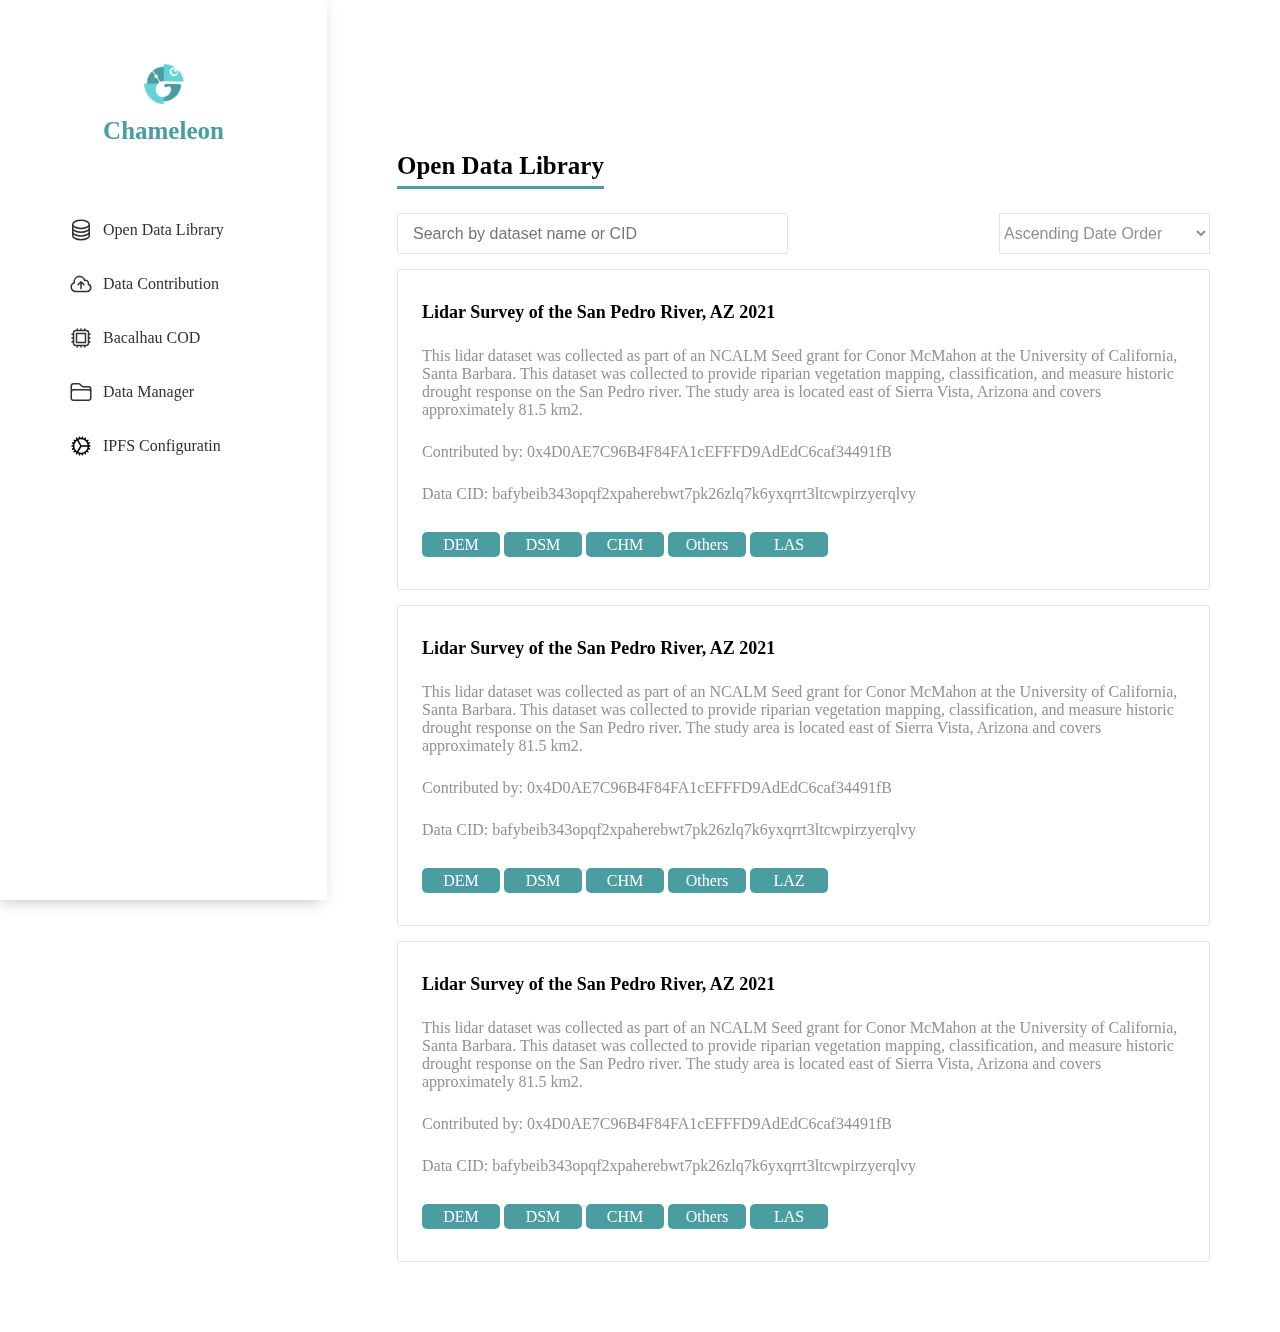
==== index.html @ cb48de9c "styling" ====
<!DOCTYPE html>
<html lang="en">
<head>
    <meta charset="UTF-8">
    <meta http-equiv="X-UA-Compatible" content="IE=edge">
    <meta name="viewport" content="width=device-width, initial-scale=1.0">
    <title>Open Data Library</title>
    <link rel="stylesheet" href="/assets/css/style.css">
</head>
<body>
    <main class="grid">
        <div class="sidebar">
            <div class="logo">
                <img src="/assets/images/logo.png" alt="">
                <h1>Chameleon</h1>
            </div>
            <ul>
                <li><svg xmlns="http://www.w3.org/2000/svg" width="24" height="24" fill="none" viewBox="0 0 24 24">
                    <path stroke="#313131" stroke-linecap="round" stroke-linejoin="round" stroke-width="1.5" d="M20.25 6.375c0 2.278-3.694 4.125-8.25 4.125S3.75 8.653 3.75 6.375m16.5 0c0-2.278-3.694-4.125-8.25-4.125S3.75 4.097 3.75 6.375m16.5 0v11.25c0 2.278-3.694 4.125-8.25 4.125s-8.25-1.847-8.25-4.125V6.375m16.5 0v3.75m-16.5-3.75v3.75m16.5 0v3.75C20.25 16.153 16.556 18 12 18s-8.25-1.847-8.25-4.125v-3.75m16.5 0c0 2.278-3.694 4.125-8.25 4.125s-8.25-1.847-8.25-4.125"/>
                  </svg>
                  <a href="index.html">Open Data Library</a></li>
                <li>
                    <svg xmlns="http://www.w3.org/2000/svg" width="24" height="24" fill="none" viewBox="0 0 24 24">
                    <path stroke="#313131" stroke-linecap="round" stroke-linejoin="round" stroke-width="1.5" d="M12 16.5V9.75m0 0 3 3m-3-3-3 3M6.75 19.5a4.5 4.5 0 0 1-1.41-8.775 5.25 5.25 0 0 1 10.233-2.33 3 3 0 0 1 3.758 3.848A3.752 3.752 0 0 1 18 19.5H6.75Z"/>
                    </svg><a href="data-contribution.html">Data Contribution</a></li>
                <li><svg xmlns="http://www.w3.org/2000/svg" width="24" height="24" fill="none" viewBox="0 0 24 24">
                    <path stroke="#313131" stroke-linecap="round" stroke-linejoin="round" stroke-width="1.5" d="M8.25 3v1.5M4.5 8.25H3m18 0h-1.5M4.5 12H3m18 0h-1.5m-15 3.75H3m18 0h-1.5M8.25 19.5V21M12 3v1.5m0 15V21m3.75-18v1.5m0 15V21m-9-1.5h10.5a2.25 2.25 0 0 0 2.25-2.25V6.75a2.25 2.25 0 0 0-2.25-2.25H6.75A2.25 2.25 0 0 0 4.5 6.75v10.5a2.25 2.25 0 0 0 2.25 2.25Zm.75-12h9v9h-9v-9Z"/>
                  </svg>
                  <a href="data-manager.html">Bacalhau COD</a></li>
                <li><svg xmlns="http://www.w3.org/2000/svg" width="24" height="24" fill="none" viewBox="0 0 24 24">
                    <path stroke="#313131" stroke-linecap="round" stroke-linejoin="round" stroke-width="1.5" d="M2.25 12.75V12A2.25 2.25 0 0 1 4.5 9.75h15A2.25 2.25 0 0 1 21.75 12v.75m-8.69-6.44-2.12-2.12a1.5 1.5 0 0 0-1.061-.44H4.5A2.25 2.25 0 0 0 2.25 6v12a2.25 2.25 0 0 0 2.25 2.25h15A2.25 2.25 0 0 0 21.75 18V9a2.25 2.25 0 0 0-2.25-2.25h-5.379a1.5 1.5 0 0 1-1.06-.44h-.001Z"/>
                  </svg>
                  <a href="data-manager.html">Data Manager</a></li>
                <li><svg xmlns="http://www.w3.org/2000/svg" width="24" height="24" fill="none" viewBox="0 0 24 24">
                    <path stroke="#000" stroke-linecap="round" stroke-linejoin="round" stroke-width="1.5" d="M4.5 12a7.5 7.5 0 0 0 15 0m-15 0a7.5 7.5 0 1 1 15 0m-15 0H3m16.5 0H21m-1.5 0H12m-8.457 3.077 1.41-.513m14.095-5.13 1.41-.513M5.106 17.785l1.15-.964m11.49-9.642 1.149-.964M7.501 19.795l.75-1.3m7.5-12.99.75-1.3m-6.063 16.658.26-1.477m2.605-14.772.26-1.477m0 17.726-.26-1.477M10.698 4.614l-.26-1.477M16.5 19.794l-.75-1.299M7.5 4.205 12 12m6.894 5.785-1.149-.964M6.256 7.178l-1.15-.964m15.352 8.864-1.41-.513M4.954 9.435l-1.41-.514M12.002 12l-3.75 6.495"/>
                  </svg>
                    <a href="ipfs-configuration.html">IPFS Configuratin</a></li>
            </ul>
        </div>
        <div class="container">
            <h1>Open Data Library</h1>
            <form class="filter">
                <input class="search" type="search" name="" id="" placeholder="Search by dataset name or CID">
                <select name="" id="" class="order">
                    <option value="">Ascending Date Order</option>
                </select>
            </form>
            <div class="divBox">
                <h2>Lidar Survey of the San Pedro River, AZ 2021 </h2>
                <p>This lidar dataset was collected as part of an NCALM Seed grant for Conor McMahon at the University of California, Santa Barbara. This dataset was collected to provide riparian vegetation mapping, classification, and measure historic drought response on the San Pedro river. The study area is located east of Sierra Vista, Arizona and covers approximately 81.5 km2.</p>
                <p>Contributed by: 0x4D0AE7C96B4F84FA1cEFFFD9AdEdC6caf34491fB</p>
                <p>Data CID: bafybeib343opqf2xpaherebwt7pk26zlq7k6yxqrrt3ltcwpirzyerqlvy</p>
                <div class="buttonGroup">
                    <a href="" class="button">DEM</a>
                    <a href="" class="button">DSM</a>
                    <a href="" class="button">CHM</a>
                    <a href="" class="button">Others</a>
                    <a href="" class="button">LAS</a>
                </div>
            </div>
            <div class="divBox">
                <h2>Lidar Survey of the San Pedro River, AZ 2021 </h2>
                <p>This lidar dataset was collected as part of an NCALM Seed grant for Conor McMahon at the University of California, Santa Barbara. This dataset was collected to provide riparian vegetation mapping, classification, and measure historic drought response on the San Pedro river. The study area is located east of Sierra Vista, Arizona and covers approximately 81.5 km2.</p>
                <p>Contributed by: 0x4D0AE7C96B4F84FA1cEFFFD9AdEdC6caf34491fB</p>
                <p>Data CID: bafybeib343opqf2xpaherebwt7pk26zlq7k6yxqrrt3ltcwpirzyerqlvy</p>
                <div class="button">
                    <a href="">DEM</a>
                    <a href="">DSM</a>
                    <a href="">CHM</a>
                    <a href="">Others</a>
                    <a href="">LAZ</a>
                </div>
            </div>
            <div class="divBox">
                <h2>Lidar Survey of the San Pedro River, AZ 2021 </h2>
                <p>This lidar dataset was collected as part of an NCALM Seed grant for Conor McMahon at the University of California, Santa Barbara. This dataset was collected to provide riparian vegetation mapping, classification, and measure historic drought response on the San Pedro river. The study area is located east of Sierra Vista, Arizona and covers approximately 81.5 km2.</p>
                <p>Contributed by: 0x4D0AE7C96B4F84FA1cEFFFD9AdEdC6caf34491fB</p>
                <p>Data CID: bafybeib343opqf2xpaherebwt7pk26zlq7k6yxqrrt3ltcwpirzyerqlvy</p>
                <div class="button">
                    <a href="">DEM</a>
                    <a href="">DSM</a>
                    <a href="">CHM</a>
                    <a href="">Others</a>
                    <a href="">LAS</a>
                </div>
            </div>
        </div>
    </main>
</body>
</html>
---- assets/css/style.css ----
* {
  font-size: 16px;
  margin: 0;
  padding: 0;
  box-sizing: border-box;
  border: 0;
}

h1 {
  font-size: 25px;
}

h2 {
  font-size: 18px;
}

input {
  border: solid 1px #E1E1E1;
  border-radius: 3px;
  padding: 15px;
}

.grid .sidebar {
  width: 327px;
  height: 100%;
  position: fixed;
  padding: 64px 15px 0px 15px;
  text-align: center;
  box-shadow: -2px 4px 15px -3px rgba(0, 0, 0, 0.25);
}
.grid .sidebar .logo img {
  width: 40px;
  height: 40px;
  margin-bottom: 9px;
}
.grid .sidebar .logo h1 {
  color: #4A9EA1;
}
.grid .sidebar ul {
  position: relative;
  top: 58px;
  list-style: none;
}
.grid .sidebar ul li {
  width: 296px;
  height: 54px;
  color: #313131;
  display: flex;
  align-items: center;
  border-radius: 3px;
  padding-left: 54px;
}
.grid .sidebar ul li a {
  text-decoration: none;
  color: #313131;
  padding: 17px auto;
  margin-left: 10px;
}
.grid .sidebar ul :hover > svg *,
.grid .sidebar ul :hover {
  background-color: #4A9EA1;
  stroke: white;
}
.grid .sidebar ul :hover > svg * a,
.grid .sidebar ul :hover a {
  color: white;
}
.grid .container {
  margin-left: 327px;
  padding: 152px 70px 70px;
  width: auto;
  position: relative;
  overflow: auto;
  z-index: 1;
}
.grid .container h1 {
  -webkit-text-decoration: underline 3px #4A9EA1;
          text-decoration: underline 3px #4A9EA1;
  text-underline-offset: 12px;
}

.filter {
  display: flex;
  justify-content: space-between;
  align-items: center;
  margin-top: 33px;
}
.filter .search {
  width: 391px;
  height: 41px;
}
.filter .order {
  width: 211px;
  height: 41px;
  background-color: white;
  border: 1px solid #E1E1E1;
  color: #919191;
}

.divBox {
  border: solid 1px #E1E1E1;
  margin-top: 15px;
  padding: 32px 24px;
  border-radius: 3px;
}
.divBox p {
  margin-top: 24px;
  color: #919191;
}
.divBox a {
  text-decoration: none;
  display: inline-block;
  width: 78px;
  height: 25px;
  background-color: #4A9EA1;
  color: white;
  text-align: center;
  line-height: 25px;
  border-radius: 5px;
  font-size: 14;
  margin-top: 29px;
}

form {
  margin-top: 50px;
  display: block;
}/*# sourceMappingURL=style.css.map */
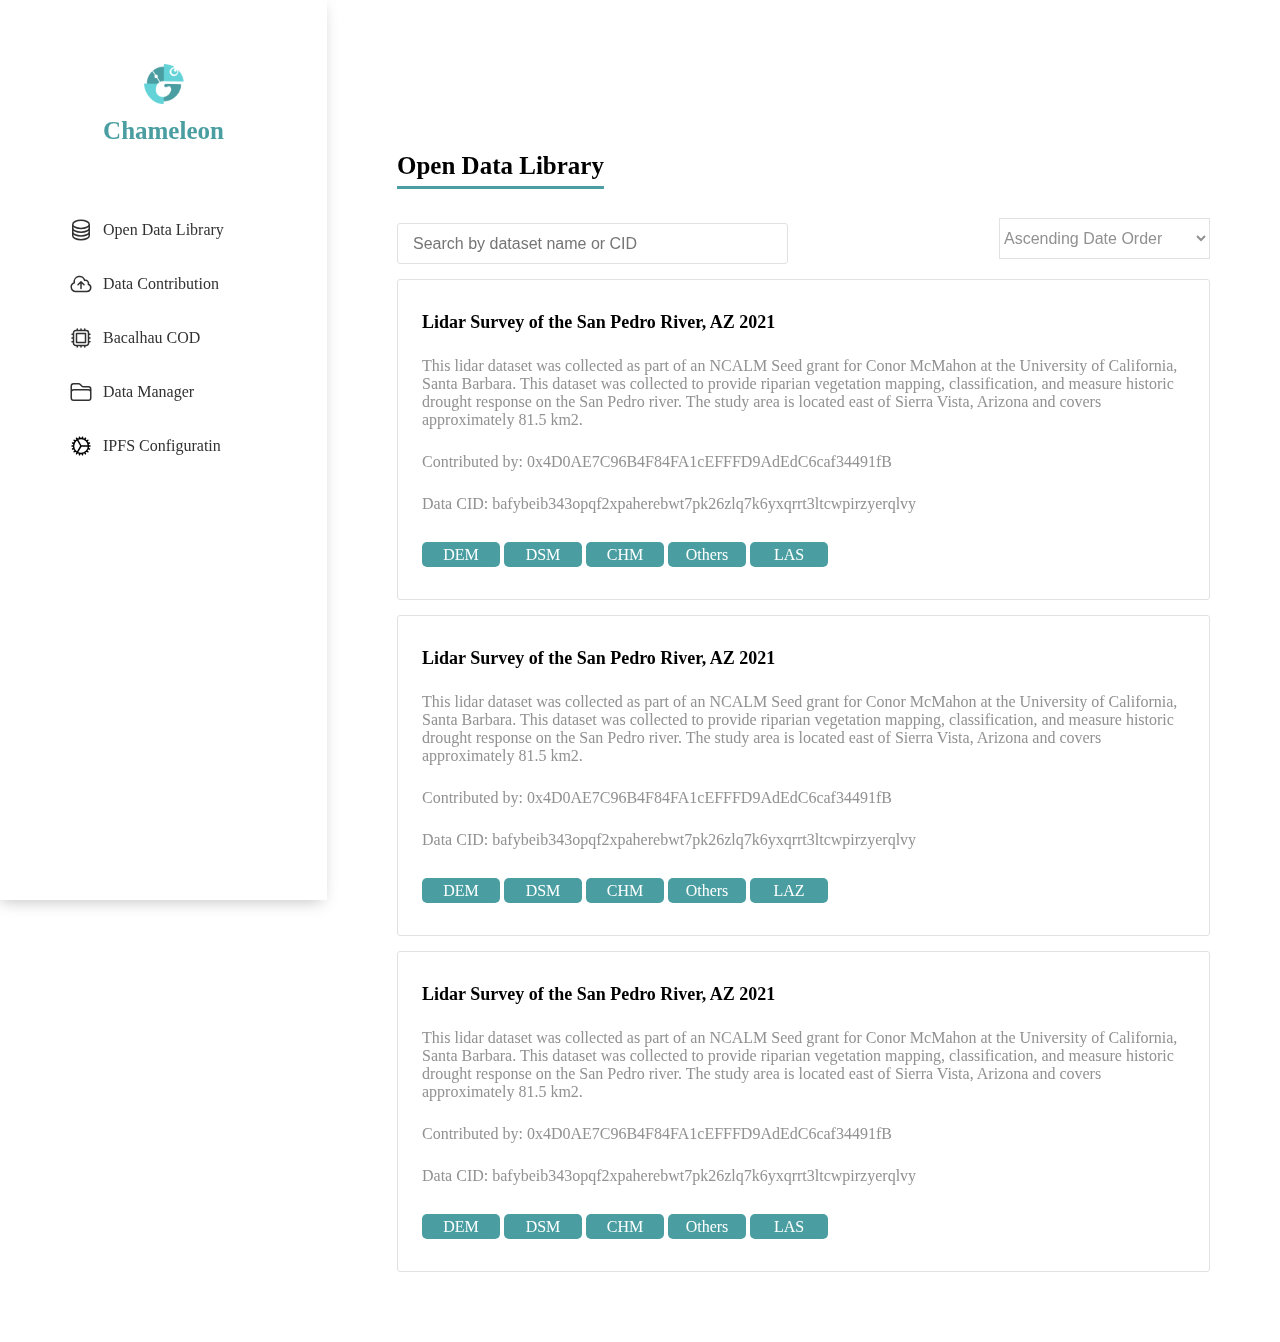
==== commit b15fafb5: "styling" ====
--- a/index.html
+++ b/index.html
@@ -8,7 +8,7 @@
     <link rel="stylesheet" href="/assets/css/style.css">
 </head>
 <body>
-    <main class="grid">
+    <main class="openLibrary">
         <div class="sidebar">
             <div class="logo">
                 <img src="/assets/images/logo.png" alt="">
--- a/assets/css/style.css
+++ b/assets/css/style.css
@@ -20,7 +20,7 @@
   padding: 15px;
 }
 
-.grid .sidebar {
+.sidebar {
   width: 327px;
   height: 100%;
   position: fixed;
@@ -28,20 +28,20 @@
   text-align: center;
   box-shadow: -2px 4px 15px -3px rgba(0, 0, 0, 0.25);
 }
-.grid .sidebar .logo img {
+.sidebar .logo img {
   width: 40px;
   height: 40px;
   margin-bottom: 9px;
 }
-.grid .sidebar .logo h1 {
+.sidebar .logo h1 {
   color: #4A9EA1;
 }
-.grid .sidebar ul {
+.sidebar ul {
   position: relative;
   top: 58px;
   list-style: none;
 }
-.grid .sidebar ul li {
+.sidebar ul li {
   width: 296px;
   height: 54px;
   color: #313131;
@@ -50,22 +50,23 @@
   border-radius: 3px;
   padding-left: 54px;
 }
-.grid .sidebar ul li a {
+.sidebar ul li a {
   text-decoration: none;
   color: #313131;
   padding: 17px auto;
   margin-left: 10px;
 }
-.grid .sidebar ul :hover > svg *,
-.grid .sidebar ul :hover {
+.sidebar ul :hover > svg *,
+.sidebar ul :hover {
   background-color: #4A9EA1;
   stroke: white;
 }
-.grid .sidebar ul :hover > svg * a,
-.grid .sidebar ul :hover a {
+.sidebar ul :hover > svg * a,
+.sidebar ul :hover a {
   color: white;
 }
-.grid .container {
+
+.container {
   margin-left: 327px;
   padding: 152px 70px 70px;
   width: auto;
@@ -73,7 +74,7 @@
   overflow: auto;
   z-index: 1;
 }
-.grid .container h1 {
+.container h1 {
   -webkit-text-decoration: underline 3px #4A9EA1;
           text-decoration: underline 3px #4A9EA1;
   text-underline-offset: 12px;
@@ -123,5 +124,59 @@
 
 form {
   margin-top: 50px;
+}
+form input, form label {
   display: block;
+}
+form label {
+  margin-top: 23px;
+}
+form input {
+  width: 513px;
+  height: 37px;
+  margin-top: 10px;
+}
+form .large {
+  height: 154px;
+}
+form .radioGroup {
+  float: left;
+  margin: 0 5px 0 0;
+  width: 100px;
+  height: 40px;
+  position: relative;
+}
+form .radioGroup label, form .radioGroup input {
+  display: block;
+  position: absolute;
+  top: 0;
+  left: 0;
+  right: 0;
+  bottom: 0;
+}
+form .radioGroup input[type=radio] {
+  opacity: 0.011;
+  z-index: 100;
+}
+form .radioGroup input[type=radio]:checked + label {
+  background: #20b8be;
+  border-radius: 4px;
+}
+form .radioGroup label {
+  cursor: pointer;
+  z-index: 90;
+  line-height: 1.8em;
+}
+form .button .button input[type=radio] {
+  opacity: 0.011;
+  z-index: 100;
+}
+form .button input[type=radio]:checked + label {
+  background: #20b8be;
+  border-radius: 4px;
+}
+form .button label {
+  cursor: pointer;
+  z-index: 90;
+  line-height: 1.8em;
 }/*# sourceMappingURL=style.css.map */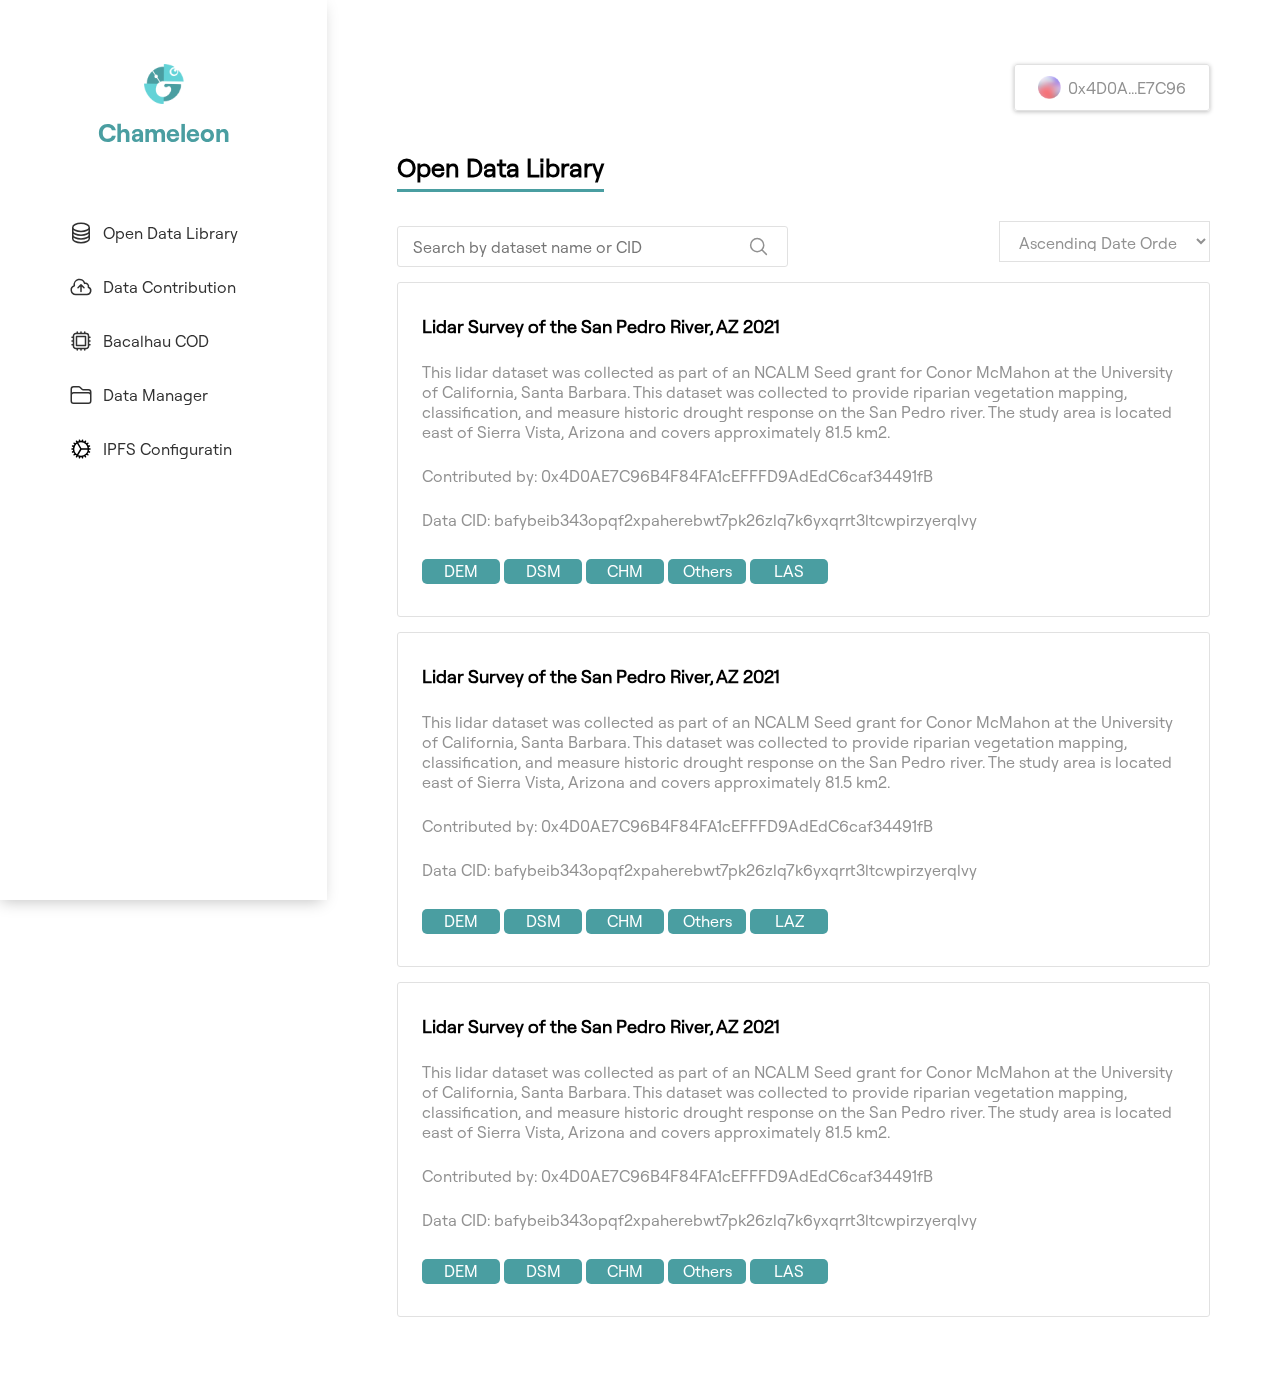
==== commit 9b55e4ad: "font" ====
--- a/index.html
+++ b/index.html
@@ -38,6 +38,9 @@
             </ul>
         </div>
         <div class="container">
+            <div class="hex">
+                <img src="/assets/images/hex.png" alt=""> 0x4D0A...E7C96
+             </div>
             <h1>Open Data Library</h1>
             <form class="filter">
                 <input class="search" type="search" name="" id="" placeholder="Search by dataset name or CID">
--- a/assets/css/style.css
+++ b/assets/css/style.css
@@ -1,4 +1,13 @@
+@font-face {
+  font-family: "Roobert TRIAL";
+  src: url(/assets/css/font/RoobertTRIAL-Regular.otf);
+}
+@font-face {
+  font-family: "bold";
+  src: url(/assets/css/font/RoobertTRIAL-Bold.otf);
+}
 * {
+  font-family: "Roobert TRIAL";
   font-size: 16px;
   margin: 0;
   padding: 0;
@@ -18,6 +27,26 @@
   border: solid 1px #E1E1E1;
   border-radius: 3px;
   padding: 15px;
+}
+
+.hex {
+  width: 196px;
+  height: 47px;
+  border: solid 1px #E1E1E1;
+  border-radius: 3px;
+  box-shadow: 0px 1px 4px 0px rgba(0, 0, 0, 0.25);
+  position: absolute;
+  top: 64px;
+  right: 70px;
+  display: flex;
+  align-items: center;
+  justify-content: center;
+  color: #919191;
+}
+.hex img {
+  width: 23px;
+  height: 23px;
+  margin-right: 7px;
 }
 
 .sidebar {
@@ -35,6 +64,7 @@
 }
 .sidebar .logo h1 {
   color: #4A9EA1;
+  font-family: "bold";
 }
 .sidebar ul {
   position: relative;
@@ -89,6 +119,9 @@
 .filter .search {
   width: 391px;
   height: 41px;
+  background-image: url(/assets/images/search.svg);
+  background-repeat: no-repeat;
+  background-position: 95% 50%;
 }
 .filter .order {
   width: 211px;
@@ -96,6 +129,7 @@
   background-color: white;
   border: 1px solid #E1E1E1;
   color: #919191;
+  padding: 10px 15px;
 }
 
 .divBox {
@@ -125,6 +159,40 @@
 form {
   margin-top: 50px;
 }
+form .inline {
+  display: flex;
+  flex-flow: row wrap;
+  align-items: center;
+}
+form .inline .date {
+  width: 186px;
+  color: #919191;
+}
+form .inline .pub {
+  width: 405px;
+}
+form .inline span {
+  margin: 0 17px;
+}
+form .inline .short {
+  width: 128px;
+  height: 37px;
+}
+form .inline .medium {
+  width: 107px;
+}
+form .inline .long {
+  width: 207px;
+}
+form .inline .box {
+  border: solid 1px #E1E1E1;
+  border-radius: 3px;
+  width: 37px;
+  height: 37px;
+  display: flex;
+  justify-content: center;
+  align-items: center;
+}
 form input, form label {
   display: block;
 }
@@ -139,44 +207,62 @@
 form .large {
   height: 154px;
 }
-form .radioGroup {
-  float: left;
-  margin: 0 5px 0 0;
-  width: 100px;
-  height: 40px;
-  position: relative;
-}
-form .radioGroup label, form .radioGroup input {
+form h2 {
+  margin-top: 25px;
+  text-decoration: underline;
+}
+form .checkboxCont {
+  display: flex;
+}
+form .checkboxCont label {
+  color: #919191;
+}
+form .checkboxCont .checkbox {
+  margin-top: 17px;
   display: block;
-  position: absolute;
-  top: 0;
-  left: 0;
-  right: 0;
-  bottom: 0;
-}
-form .radioGroup input[type=radio] {
-  opacity: 0.011;
-  z-index: 100;
-}
-form .radioGroup input[type=radio]:checked + label {
-  background: #20b8be;
-  border-radius: 4px;
-}
-form .radioGroup label {
-  cursor: pointer;
-  z-index: 90;
-  line-height: 1.8em;
-}
-form .button .button input[type=radio] {
-  opacity: 0.011;
-  z-index: 100;
-}
-form .button input[type=radio]:checked + label {
-  background: #20b8be;
-  border-radius: 4px;
-}
-form .button label {
-  cursor: pointer;
-  z-index: 90;
-  line-height: 1.8em;
+  list-style: none;
+}
+form .checkboxCont .checkbox li {
+  margin-top: 10px;
+  margin-right: 48px;
+}
+form .checkboxCont .checkbox input[type=checkbox] {
+  width: 19px;
+  height: 19px;
+}
+form .checkboxCont .checkbox input, form .checkboxCont .checkbox label {
+  display: inline-block;
+  margin-top: 0px;
+}
+form .formGrid {
+  display: flex;
+}
+form .formGrid label {
+  color: #919191;
+}
+form .formGrid .half {
+  width: 337px;
+}
+form .formGrid .left {
+  margin-right: 14px;
+}
+
+.grey {
+  color: #919191;
+  margin-top: 35px;
+  margin-bottom: 45px;
+}
+
+.submit {
+  width: 103px;
+  height: 38px;
+  background-color: #4A9EA1;
+  color: white;
+  border-radius: 3px;
+  margin-top: 47px;
+}
+
+.top p {
+  margin-top: 11px;
+  color: #919191;
 }/*# sourceMappingURL=style.css.map */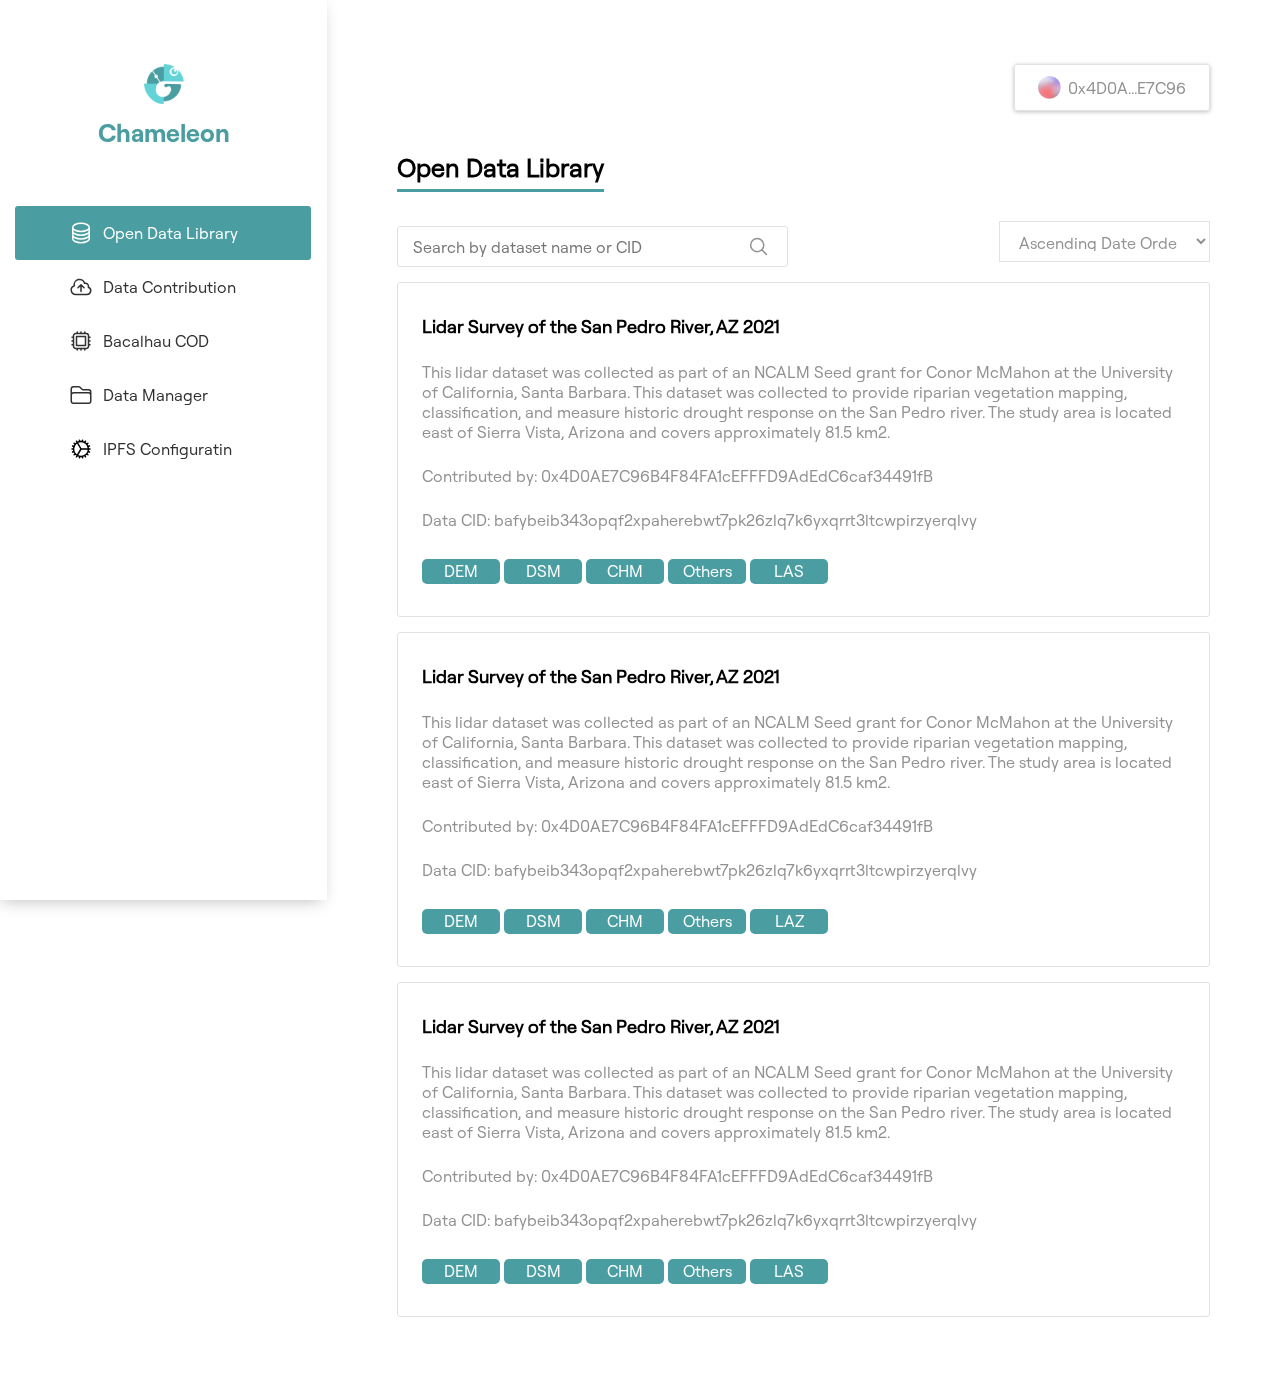
==== commit c09a7ab7: "icon" ====
--- a/index.html
+++ b/index.html
@@ -15,7 +15,7 @@
                 <h1>Chameleon</h1>
             </div>
             <ul>
-                <li><svg xmlns="http://www.w3.org/2000/svg" width="24" height="24" fill="none" viewBox="0 0 24 24">
+                <li class="active"><svg xmlns="http://www.w3.org/2000/svg" width="24" height="24" fill="none" viewBox="0 0 24 24">
                     <path stroke="#313131" stroke-linecap="round" stroke-linejoin="round" stroke-width="1.5" d="M20.25 6.375c0 2.278-3.694 4.125-8.25 4.125S3.75 8.653 3.75 6.375m16.5 0c0-2.278-3.694-4.125-8.25-4.125S3.75 4.097 3.75 6.375m16.5 0v11.25c0 2.278-3.694 4.125-8.25 4.125s-8.25-1.847-8.25-4.125V6.375m16.5 0v3.75m-16.5-3.75v3.75m16.5 0v3.75C20.25 16.153 16.556 18 12 18s-8.25-1.847-8.25-4.125v-3.75m16.5 0c0 2.278-3.694 4.125-8.25 4.125s-8.25-1.847-8.25-4.125"/>
                   </svg>
                   <a href="index.html">Open Data Library</a></li>
@@ -26,7 +26,7 @@
                 <li><svg xmlns="http://www.w3.org/2000/svg" width="24" height="24" fill="none" viewBox="0 0 24 24">
                     <path stroke="#313131" stroke-linecap="round" stroke-linejoin="round" stroke-width="1.5" d="M8.25 3v1.5M4.5 8.25H3m18 0h-1.5M4.5 12H3m18 0h-1.5m-15 3.75H3m18 0h-1.5M8.25 19.5V21M12 3v1.5m0 15V21m3.75-18v1.5m0 15V21m-9-1.5h10.5a2.25 2.25 0 0 0 2.25-2.25V6.75a2.25 2.25 0 0 0-2.25-2.25H6.75A2.25 2.25 0 0 0 4.5 6.75v10.5a2.25 2.25 0 0 0 2.25 2.25Zm.75-12h9v9h-9v-9Z"/>
                   </svg>
-                  <a href="data-manager.html">Bacalhau COD</a></li>
+                  <a href="data-individulal-page.html">Bacalhau COD</a></li>
                 <li><svg xmlns="http://www.w3.org/2000/svg" width="24" height="24" fill="none" viewBox="0 0 24 24">
                     <path stroke="#313131" stroke-linecap="round" stroke-linejoin="round" stroke-width="1.5" d="M2.25 12.75V12A2.25 2.25 0 0 1 4.5 9.75h15A2.25 2.25 0 0 1 21.75 12v.75m-8.69-6.44-2.12-2.12a1.5 1.5 0 0 0-1.061-.44H4.5A2.25 2.25 0 0 0 2.25 6v12a2.25 2.25 0 0 0 2.25 2.25h15A2.25 2.25 0 0 0 21.75 18V9a2.25 2.25 0 0 0-2.25-2.25h-5.379a1.5 1.5 0 0 1-1.06-.44h-.001Z"/>
                   </svg>
--- a/assets/css/style.css
+++ b/assets/css/style.css
@@ -93,6 +93,13 @@
 }
 .sidebar ul :hover > svg * a,
 .sidebar ul :hover a {
+  color: white;
+}
+.sidebar ul .active > svg *, .sidebar ul .active {
+  background-color: #4A9EA1;
+  stroke: white;
+}
+.sidebar ul .active > svg * a, .sidebar ul .active a {
   color: white;
 }
 
@@ -156,6 +163,30 @@
   margin-top: 29px;
 }
 
+.checkboxCont {
+  display: flex;
+}
+.checkboxCont label {
+  color: #919191;
+}
+.checkboxCont .checkbox {
+  margin-top: 17px;
+  display: block;
+  list-style: none;
+}
+.checkboxCont .checkbox li {
+  margin-top: 10px;
+  margin-right: 48px;
+}
+.checkboxCont .checkbox input[type=checkbox] {
+  width: 19px;
+  height: 19px;
+}
+.checkboxCont .checkbox input, .checkboxCont .checkbox label {
+  display: inline-block;
+  margin-top: 0px;
+}
+
 form {
   margin-top: 50px;
 }
@@ -210,29 +241,6 @@
 form h2 {
   margin-top: 25px;
   text-decoration: underline;
-}
-form .checkboxCont {
-  display: flex;
-}
-form .checkboxCont label {
-  color: #919191;
-}
-form .checkboxCont .checkbox {
-  margin-top: 17px;
-  display: block;
-  list-style: none;
-}
-form .checkboxCont .checkbox li {
-  margin-top: 10px;
-  margin-right: 48px;
-}
-form .checkboxCont .checkbox input[type=checkbox] {
-  width: 19px;
-  height: 19px;
-}
-form .checkboxCont .checkbox input, form .checkboxCont .checkbox label {
-  display: inline-block;
-  margin-top: 0px;
 }
 form .formGrid {
   display: flex;
@@ -262,7 +270,100 @@
   margin-top: 47px;
 }
 
-.top p {
+.individual .top p {
   margin-top: 11px;
   color: #919191;
+}
+.individual .top h1 {
+  text-decoration: none;
+}
+.individual h2 {
+  text-decoration: underline;
+  font-weight: 100;
+  font-size: 16px;
+  margin: 11px 0;
+}
+.individual .data {
+  margin-top: 28px;
+  margin-right: 209px;
+}
+.individual .data p {
+  color: #919191;
+  margin-top: 4px;
+  margin-bottom: 22px;
+  text-align: justify;
+}
+.individual .data p span {
+  color: #000;
+}
+.individual .data .list {
+  margin-top: 11px;
+  color: #919191;
+  padding-left: 15px;
+}
+.individual .data .list h2 {
+  color: #000;
+}
+.individual .data .list ul {
+  margin: 11px 0 11px 0;
+}
+.individual .data .list ul li {
+  margin-left: 25px;
+}
+.individual .details {
+  margin-top: 30px;
+}
+.individual .details p {
+  margin-top: 11px;
+}
+.individual .details p span {
+  color: #919191;
+}
+.individual .details ul {
+  list-style: none;
+}
+.individual .details ul li {
+  padding: 11px 0 0 11px;
+  color: #919191;
+}
+.individual .attribute {
+  margin-top: 15px;
+  padding: 15px 0;
+}
+.individual .minMaxAttr {
+  margin-bottom: 32px;
+}
+.individual .minMaxAttr p {
+  margin-top: 10px;
+  color: #919191;
+}
+.individual .down {
+  margin: 16px 0;
+}
+.individual .fileBox {
+  border: solid 1px #E1E1E1;
+  border-radius: 3px;
+  display: flex;
+  padding: 20px 50px;
+  align-items: center;
+  background-image: url(/assets/images/file.svg);
+  background-repeat: no-repeat;
+  color: #919191;
+}
+.individual .fileBox.short {
+  width: 287px;
+  height: 59px;
+  background-position: 5% 50%;
+}
+.individual .fileBox.long {
+  width: 586px;
+  height: 59px;
+  background-position: 3% 50%;
+}
+.individual .additional {
+  color: #919191;
+  line-height: 2em;
+}
+.individual .copy {
+  margin-top: 16px;
 }/*# sourceMappingURL=style.css.map */